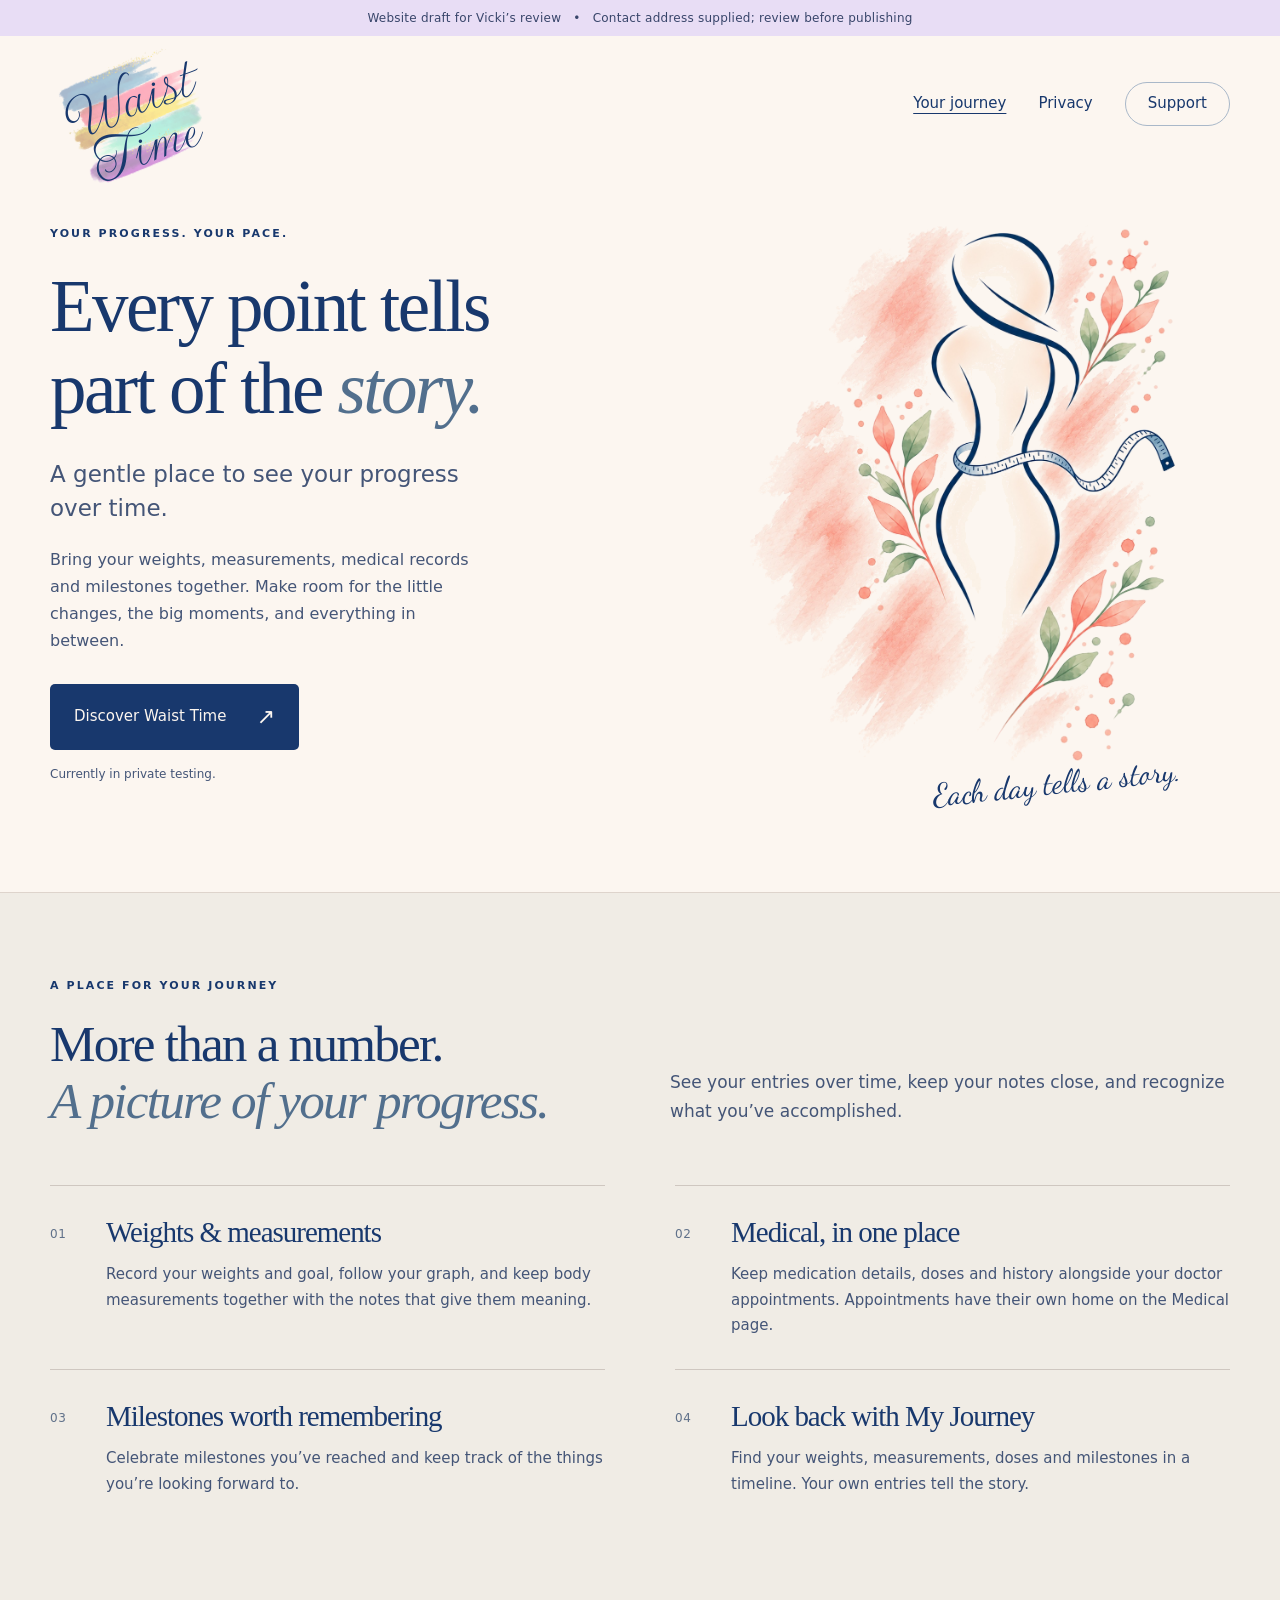
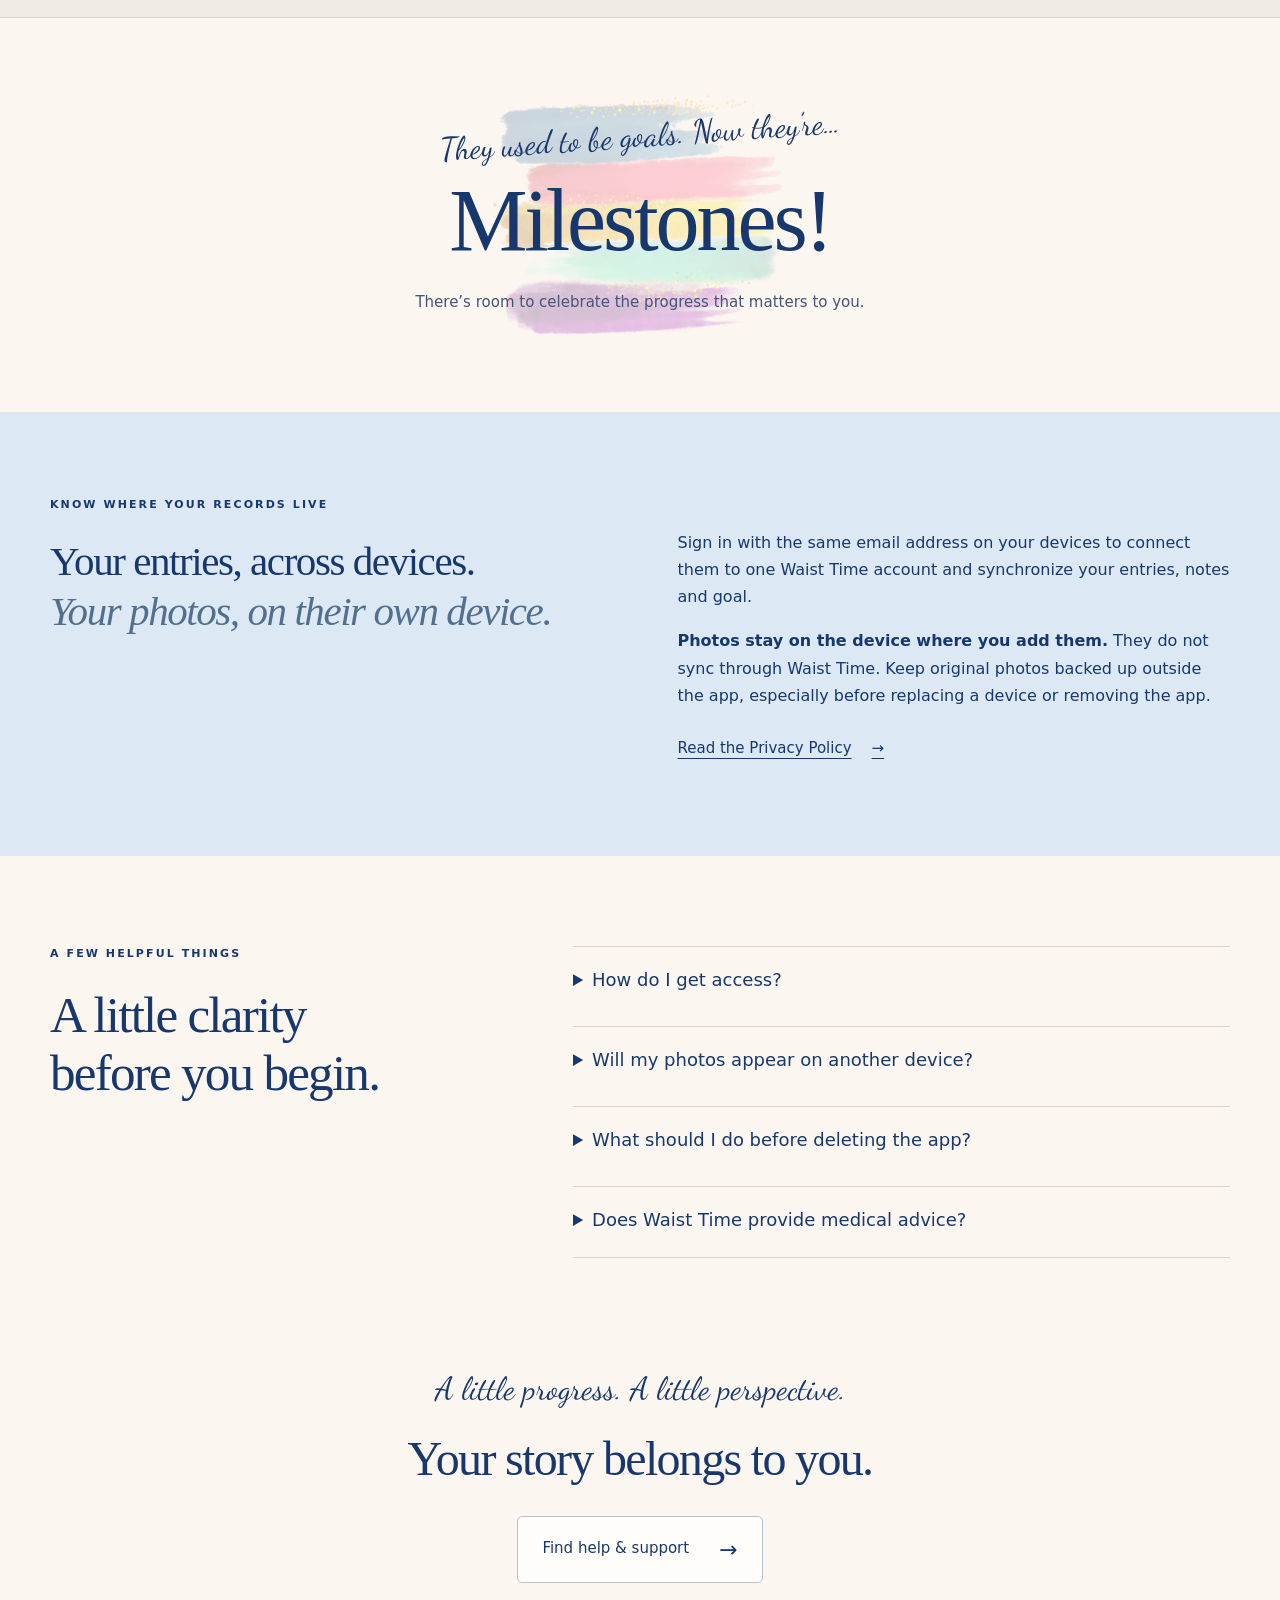
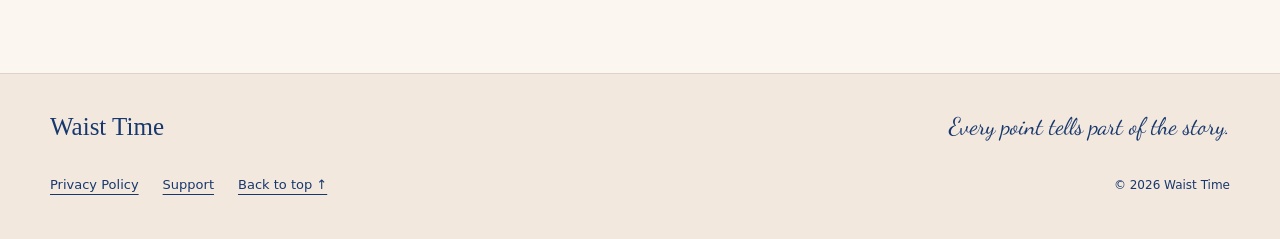
==== index.html @ 02d2edf5 "Add files via upload" ====
<!doctype html><html lang="en" id="top"><head><meta charset="utf-8"><meta name="viewport" content="width=device-width,initial-scale=1"><meta name="color-scheme" content="light"><meta name="description" content="A gentle place for your weights, measurements, medical records and milestones. Learn about Waist Time, privacy and support."><meta name="robots" content="noindex,nofollow"><title>Your journey, one day at a time · Waist Time</title><link rel="icon" type="image/svg+xml" href="assets/favicon.svg"><link rel="stylesheet" href="styles.css"></head><body><div class="draft-banner">Website draft for Vicki’s review <span>•</span> Contact address supplied; review before publishing</div><a class="skip" href="#main">Skip to content</a><header class="site-header wrap"><a class="brand-link" href="index.html" aria-label="Waist Time home"><span class="brand" role="img" aria-label="Waist Time"><span>Waist</span><br><span>Time</span></span></a><nav aria-label="Main navigation"><a href="index.html#journey" aria-current="page">Your journey</a><a href="privacy.html">Privacy</a><a class="nav-support" href="support.html">Support</a></nav></header>
<main id="main"><section class="hero wrap" aria-labelledby="hero-heading"><div class="hero-copy"><p class="eyebrow">YOUR PROGRESS. YOUR PACE.</p><h1 id="hero-heading">Every point tells<br>part of the <em>story.</em></h1><p class="hero-lede">A gentle place to see your progress over time.</p><p class="hero-description">Bring your weights, measurements, medical records and milestones together. Make room for the little changes, the big moments, and everything in between.</p><a class="button" href="#journey">Discover Waist Time <span aria-hidden="true">↗</span></a><p class="availability">Currently in private testing.</p></div><figure class="hero-art"><img src="assets/waist-time-woman.png" width="1144" height="1375" alt="Waist Time’s watercolor illustration: a woman with a measuring tape and flowers"><figcaption>Each day tells a story.</figcaption></figure></section>
<section id="journey" class="story-section"><div class="wrap"><div class="section-intro"><p class="eyebrow">A PLACE FOR YOUR JOURNEY</p><h2>More than a number.<br><em>A picture of your progress.</em></h2><p>See your entries over time, keep your notes close, and recognize what you’ve accomplished.</p></div><div class="editorial-grid"><article class="feature"><span class="feature-number">01</span><div><h3>Weights &amp; measurements</h3><p>Record your weights and goal, follow your graph, and keep body measurements together with the notes that give them meaning.</p></div></article><article class="feature"><span class="feature-number">02</span><div><h3>Medical, in one place</h3><p>Keep medication details, doses and history alongside your doctor appointments. Appointments have their own home on the Medical page.</p></div></article><article class="feature"><span class="feature-number">03</span><div><h3>Milestones worth remembering</h3><p>Celebrate milestones you’ve reached and keep track of the things you’re looking forward to.</p></div></article><article class="feature"><span class="feature-number">04</span><div><h3>Look back with My Journey</h3><p>Find your weights, measurements, doses and milestones in a timeline. Your own entries tell the story.</p></div></article></div></div></section>
<section class="milestone-moment wrap"><p class="handwritten">They used to be goals. Now they’re…</p><h2>Milestones!</h2><p>There’s room to celebrate the progress that matters to you.</p></section>
<section class="care-section"><div class="wrap care-grid"><div><p class="eyebrow">KNOW WHERE YOUR RECORDS LIVE</p><h2>Your entries, across devices.<br><em>Your photos, on their own device.</em></h2></div><div class="care-copy"><p>Sign in with the same email address on your devices to connect them to one Waist Time account and synchronize your entries, notes and goal.</p><p><strong>Photos stay on the device where you add them.</strong> They do not sync through Waist Time. Keep original photos backed up outside the app, especially before replacing a device or removing the app.</p><a class="text-link" href="privacy.html">Read the Privacy Policy <span aria-hidden="true">→</span></a></div></div></section>
<section class="faq-section wrap"><div><p class="eyebrow">A FEW HELPFUL THINGS</p><h2>A little clarity<br>before you begin.</h2></div><div class="faq-list"><details><summary>How do I get access?</summary><p>During beta testing, Waist Time is available to invited testers. Please use the email address associated with your invitation. Account setup is arranged through Waist Time Support; this website does not offer public downloads or self-service sign-up.</p><a class="text-link" href="support.html">Visit Support →</a></details><details><summary>Will my photos appear on another device?</summary><p>No. Photos, thumbnails and their details stay on the device where you add them. Signing in on another device brings back entries that have synchronized, while your photo album stays on its own device.</p></details><details><summary>What should I do before deleting the app?</summary><p>Make sure your entries have synchronized, review any questions about two versions, and preserve your original photos and important photo notes separately. Deleting the app can remove local photos and changes that never reached the cloud.</p></details><details><summary>Does Waist Time provide medical advice?</summary><p>Waist Time is a personal recordkeeping app. It does not diagnose conditions or replace advice from your healthcare professional. Follow your prescriber’s instructions for medication.</p></details></div></section>
<section class="closing wrap"><p class="handwritten">A little progress. A little perspective.</p><h2>Your story belongs to you.</h2><a class="button button-light" href="support.html">Find help &amp; support <span aria-hidden="true">→</span></a></section></main><footer class="site-footer"><div class="wrap footer-inner"><a class="footer-name" href="index.html">Waist Time</a><p>Every point tells part of the story.</p><nav aria-label="Footer navigation"><a href="privacy.html">Privacy Policy</a><a href="support.html">Support</a><a href="#top">Back to top ↑</a></nav><small>© 2026 Waist Time</small></div></footer></body></html>
---- styles.css ----
@font-face{font-family:Gwendolyn;src:url('assets/Gwendolyn-Regular.ttf') format('truetype');font-display:swap}@font-face{font-family:Dancing;src:url('assets/DancingScript.ttf') format('truetype');font-display:swap}@font-face{font-family:Patrick;src:url('assets/PatrickHand.woff2') format('woff2');font-display:swap}
:root{--cream:#fcf6f0;--ink:#18386d;--soft:#445577;--blue:#dce9f5;--peach:#f7d2c7;--line:#ded4cc;--white:#fffdfa}*{box-sizing:border-box}html{scroll-behavior:smooth;scroll-padding-top:24px}body{margin:0;background:var(--cream);color:var(--ink);font-family:'Avenir Next',Avenir,system-ui,sans-serif;font-size:17px;line-height:1.7}a{color:inherit;text-decoration-thickness:1px;text-underline-offset:5px}a:hover{text-decoration-thickness:2px}a:focus-visible,summary:focus-visible{outline:3px solid #365f98;outline-offset:5px}img{display:block;max-width:100%;height:auto}h1,h2,h3,p,figure{margin:0}h1,h2,h3{font-family:Georgia,'Times New Roman',serif;font-weight:400;line-height:1.12;letter-spacing:-.035em}h1{font-size:clamp(48px,5.7vw,82px)}h2{font-size:clamp(35px,4vw,52px)}h3{font-size:29px}h1 em,h2 em{font-weight:400;color:#526f8d}p{max-width:66ch}p+p{margin-top:17px}.wrap{width:min(1180px,calc(100% - 80px));margin-inline:auto}.draft-banner{padding:8px 20px;background:#e8ddf5;color:#38456a;text-align:center;font-size:12px;letter-spacing:.02em}.draft-banner span{margin:0 8px}.skip{position:absolute;top:-90px;left:20px;z-index:30;padding:10px;background:var(--white)}.skip:focus{top:8px}.site-header{display:flex;align-items:center;justify-content:space-between;min-height:135px;gap:28px}.brand-link{display:grid;place-items:center;width:160px;height:116px;text-decoration:none}.brand{position:relative;isolation:isolate;display:inline-block;font-family:Gwendolyn,cursive;font-size:64px;font-weight:400;line-height:.55;text-align:center;white-space:nowrap;transform:rotate(-20deg);transform-origin:center;color:var(--ink)}.brand span:first-child{position:relative;top:.18em}.brand span:last-child{position:relative;top:.4em}.brand:before{content:'';position:absolute;inset:-.25em -.4em -.6em;z-index:-1;background:url('assets/brand-watercolor.png') center/contain no-repeat;transform:scale(1.1);opacity:.4}.site-header nav{display:flex;align-items:center;gap:32px}.site-header nav a{display:flex;align-items:center;min-height:44px;text-decoration:none;font-size:15px}.site-header nav a:hover,.site-header nav a[aria-current=page]{text-decoration:underline}.site-header nav .nav-support{border:1px solid #a9b8c9;padding:7px 22px;border-radius:28px}.hero{display:grid;grid-template-columns:1.13fr 1fr;gap:46px;align-items:center;min-height:640px;padding:16px 0 70px}.hero-copy{position:relative;z-index:1}.eyebrow{font-size:11px;font-weight:700;letter-spacing:.19em;line-height:1.5;margin-bottom:24px}.hero-lede{font-size:23px;line-height:1.5;margin-top:27px;color:var(--soft);max-width:29ch}.hero-description{margin-top:20px;font-size:16px;color:var(--soft);max-width:43ch}.button{display:inline-flex;align-items:center;justify-content:space-between;gap:30px;background:var(--ink);color:var(--cream);padding:14px 24px;min-height:52px;border-radius:5px;text-decoration:none;font-size:15px;margin-top:30px}.button:hover{background:#274a7a;text-decoration:none}.button span{font-size:22px}.availability{font-size:12px;color:var(--soft);margin-top:14px}.hero-art{position:relative;align-self:stretch;display:flex;align-items:center;justify-content:center;padding:12px 0 38px}.hero-art img{width:100%;max-height:585px;object-fit:contain;mix-blend-mode:multiply}.hero-art figcaption{position:absolute;bottom:12px;right:9%;font-family:Dancing,cursive;font-size:32px;transform:rotate(-6deg)}.story-section{background:#f0ece5;padding:85px 0 90px;border-top:1px solid var(--line);border-bottom:1px solid var(--line)}.section-intro{display:grid;grid-template-columns:1fr 1fr;gap:20px 60px;align-items:end}.section-intro .eyebrow{grid-column:1/-1;margin:0}.section-intro>p:last-child{font-size:17px;color:var(--soft);padding-bottom:4px}.editorial-grid{display:grid;grid-template-columns:1fr 1fr;gap:0 70px;margin-top:55px}.feature{display:grid;grid-template-columns:38px 1fr;gap:18px;border-top:1px solid #cfc7c0;padding:30px 0}.feature-number{font-size:12px;letter-spacing:.05em;padding-top:8px;color:#60718a}.feature p{font-size:15px;color:var(--soft);margin-top:14px}.milestone-moment{text-align:center;padding:96px 20px;position:relative;isolation:isolate}.milestone-moment:before{content:'';position:absolute;inset:12% 15%;background:url('assets/brand-watercolor.png') center/contain no-repeat;opacity:.22;z-index:-1}.handwritten{font-family:Dancing,cursive;font-size:32px;line-height:1.4;letter-spacing:0;font-weight:400}.milestone-moment .handwritten{margin-inline:auto;transform:rotate(-4deg);margin-bottom:13px}.milestone-moment h2{font-size:clamp(56px,7vw,88px)}.milestone-moment>p:last-child{margin:20px auto 0;color:var(--soft);font-size:15px}.care-section{padding:85px 0;background:var(--blue)}.care-grid{display:grid;grid-template-columns:1fr 1fr;gap:75px}.care-grid h2{font-size:41px;line-height:1.2}.care-copy{font-size:16px;padding-top:32px}.care-copy strong{font-weight:600}.text-link{display:inline-flex;align-items:center;gap:20px;min-height:44px;font-size:15px;margin-top:18px}.faq-section{display:grid;grid-template-columns:.8fr 1.2fr;gap:85px;padding:90px 0}.faq-list details{border-top:1px solid var(--line);padding:0 0 16px;margin-bottom:9px}.faq-list details:last-child{border-bottom:1px solid var(--line)}summary{cursor:pointer;font-size:18px;padding:19px 22px 8px 0;min-height:52px;line-height:1.5}.faq-list details p{font-size:15px;color:var(--soft);margin:15px 0 6px}.closing{padding:10px 0 90px;text-align:center}.closing .handwritten{margin-inline:auto;margin-bottom:20px}.closing h2{font-size:48px}.button-light{color:var(--ink);background:#fffdfa;border:1px solid #b6c3cf}.button-light:hover{background:var(--blue)}.site-footer{border-top:1px solid var(--line);padding:32px 0;background:#f3e8de}.footer-inner{display:grid;grid-template-columns:1fr 1fr;align-items:center;gap:15px}.footer-name{font-family:Georgia,serif;font-size:25px;text-decoration:none}.footer-inner>p{font-family:Dancing,cursive;font-size:24px;text-align:right;justify-self:end}.footer-inner nav{display:flex;gap:24px;flex-wrap:wrap}.footer-inner nav a{display:flex;align-items:center;min-height:44px;font-size:13px}.footer-inner small{font-size:12px;justify-self:end}.document-hero{padding:48px 0 60px;border-bottom:1px solid var(--line)}.document-hero h1{font-size:clamp(56px,7vw,84px)}.document-hero .hero-lede{max-width:40ch}.policy-date{font-size:13px;color:var(--soft);margin-top:20px}.document-layout{display:grid;grid-template-columns:220px 1fr;gap:80px;padding:65px 0 95px}.document-aside{display:flex;flex-direction:column;align-items:start;gap:12px}.document-aside .handwritten{margin-bottom:20px}.document-aside a{font-size:14px;min-height:44px;display:flex;align-items:center}.document-copy{max-width:760px}.document-copy section{margin-bottom:48px;scroll-margin-top:30px}.document-copy h2{font-size:33px;margin-bottom:21px}.document-copy h3{font-size:24px;margin:26px 0 12px}.document-copy p{font-size:16px;color:var(--soft)}.document-copy .small{font-size:13px;margin-top:22px}.contact-email{display:inline-block;min-height:44px;font-size:22px;overflow-wrap:anywhere;margin-top:12px}.document-copy .contact-pending,.document-copy .draft-note{padding:16px 20px;background:#e8ddf5;border-left:3px solid #8c7ba6;color:var(--ink);font-size:14px;margin-top:20px}
@media(min-width:1500px){.hero{min-height:700px}}@media(max-width:950px){.wrap{width:calc(100% - 48px)}.hero{gap:20px;min-height:560px}.hero h1{font-size:59px}.hero-art img{max-height:480px}.hero-art figcaption{font-size:27px;right:0}.section-intro{gap:22px 38px}.editorial-grid{gap:0 36px}.care-grid{gap:35px}.care-grid h2{font-size:34px}.faq-section{gap:42px}.document-layout{grid-template-columns:160px 1fr;gap:40px}.hero-lede{font-size:21px}}@media(max-width:650px){.wrap{width:calc(100% - 40px)}.draft-banner{font-size:10px;line-height:1.6}.draft-banner span{margin:0 3px}.site-header{min-height:108px;gap:12px}.brand-link{width:104px;height:90px;flex-shrink:0}.brand{font-size:46px}.site-header nav{gap:13px}.site-header nav a{font-size:12px}.site-header nav .nav-support{padding:5px 11px}.hero{grid-template-columns:1fr;padding:36px 0 40px;gap:12px;min-height:0}.hero h1{font-size:clamp(48px,11.8vw,70px)}.hero-copy{max-width:560px}.hero-lede{font-size:21px;margin-top:22px}.hero-description{font-size:15px}.eyebrow{font-size:10px;margin-bottom:21px}.hero-art{max-width:420px;width:100%;margin:0 auto;padding:0 15px 35px}.hero-art img{max-height:430px}.hero-art figcaption{bottom:8px;right:5%;font-size:30px}.story-section,.care-section{padding:55px 0}.section-intro{display:block}.section-intro h2{font-size:38px}.section-intro>p:last-child{margin-top:22px;font-size:15px}.section-intro .eyebrow{margin-bottom:20px}.editorial-grid{grid-template-columns:1fr;margin-top:34px}.feature{padding:25px 0}.feature h3{font-size:27px}.feature p{font-size:15px}.milestone-moment{padding:64px 0}.milestone-moment .handwritten{font-size:27px}.care-grid{grid-template-columns:1fr;gap:20px}.care-grid h2{font-size:36px}.care-copy{padding:0}.faq-section{grid-template-columns:1fr;gap:30px;padding:58px 0}.faq-section h2{font-size:39px}.closing{padding:10px 0 60px}.closing .handwritten{font-size:28px}.closing h2{font-size:39px}.footer-inner{grid-template-columns:1fr;gap:12px}.footer-inner>p{justify-self:start;text-align:left}.footer-inner small{justify-self:start}.footer-inner nav{gap:20px}.document-hero{padding:35px 0 40px}.document-hero h1{font-size:56px}.document-layout{grid-template-columns:1fr;gap:35px;padding:35px 0 65px}.document-aside{flex-direction:row;flex-wrap:wrap;gap:8px 22px;border-bottom:1px solid var(--line);padding-bottom:22px}.document-aside .handwritten{width:100%;font-size:27px;margin-bottom:5px}.document-copy h2{font-size:30px}.document-copy p{font-size:16px;overflow-wrap:break-word}}@media(max-width:360px){.wrap{width:calc(100% - 32px)}.site-header nav{gap:10px}.site-header nav a{font-size:11px}.brand-link{width:88px}.brand{font-size:41px}.site-header nav .nav-support{padding:5px 8px}.hero h1{font-size:46px}}@media(prefers-reduced-motion:reduce){html{scroll-behavior:auto}}
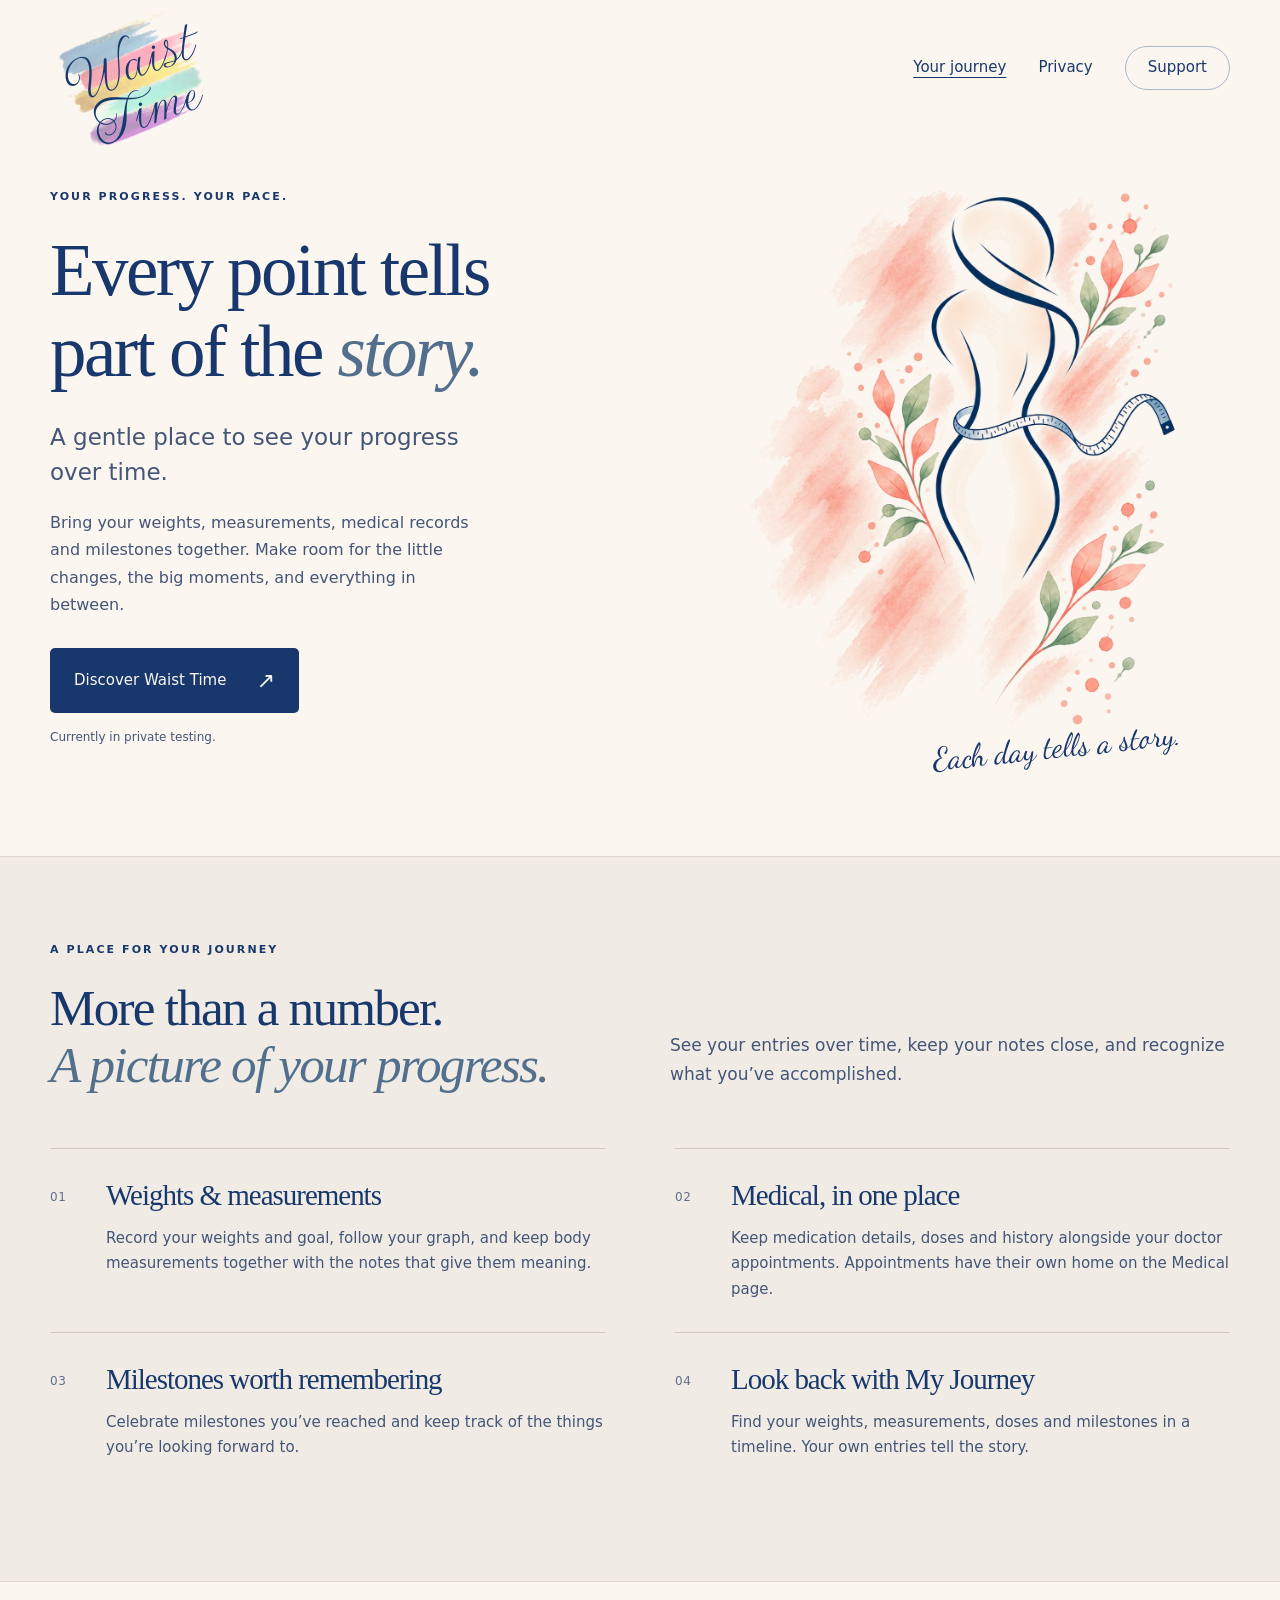
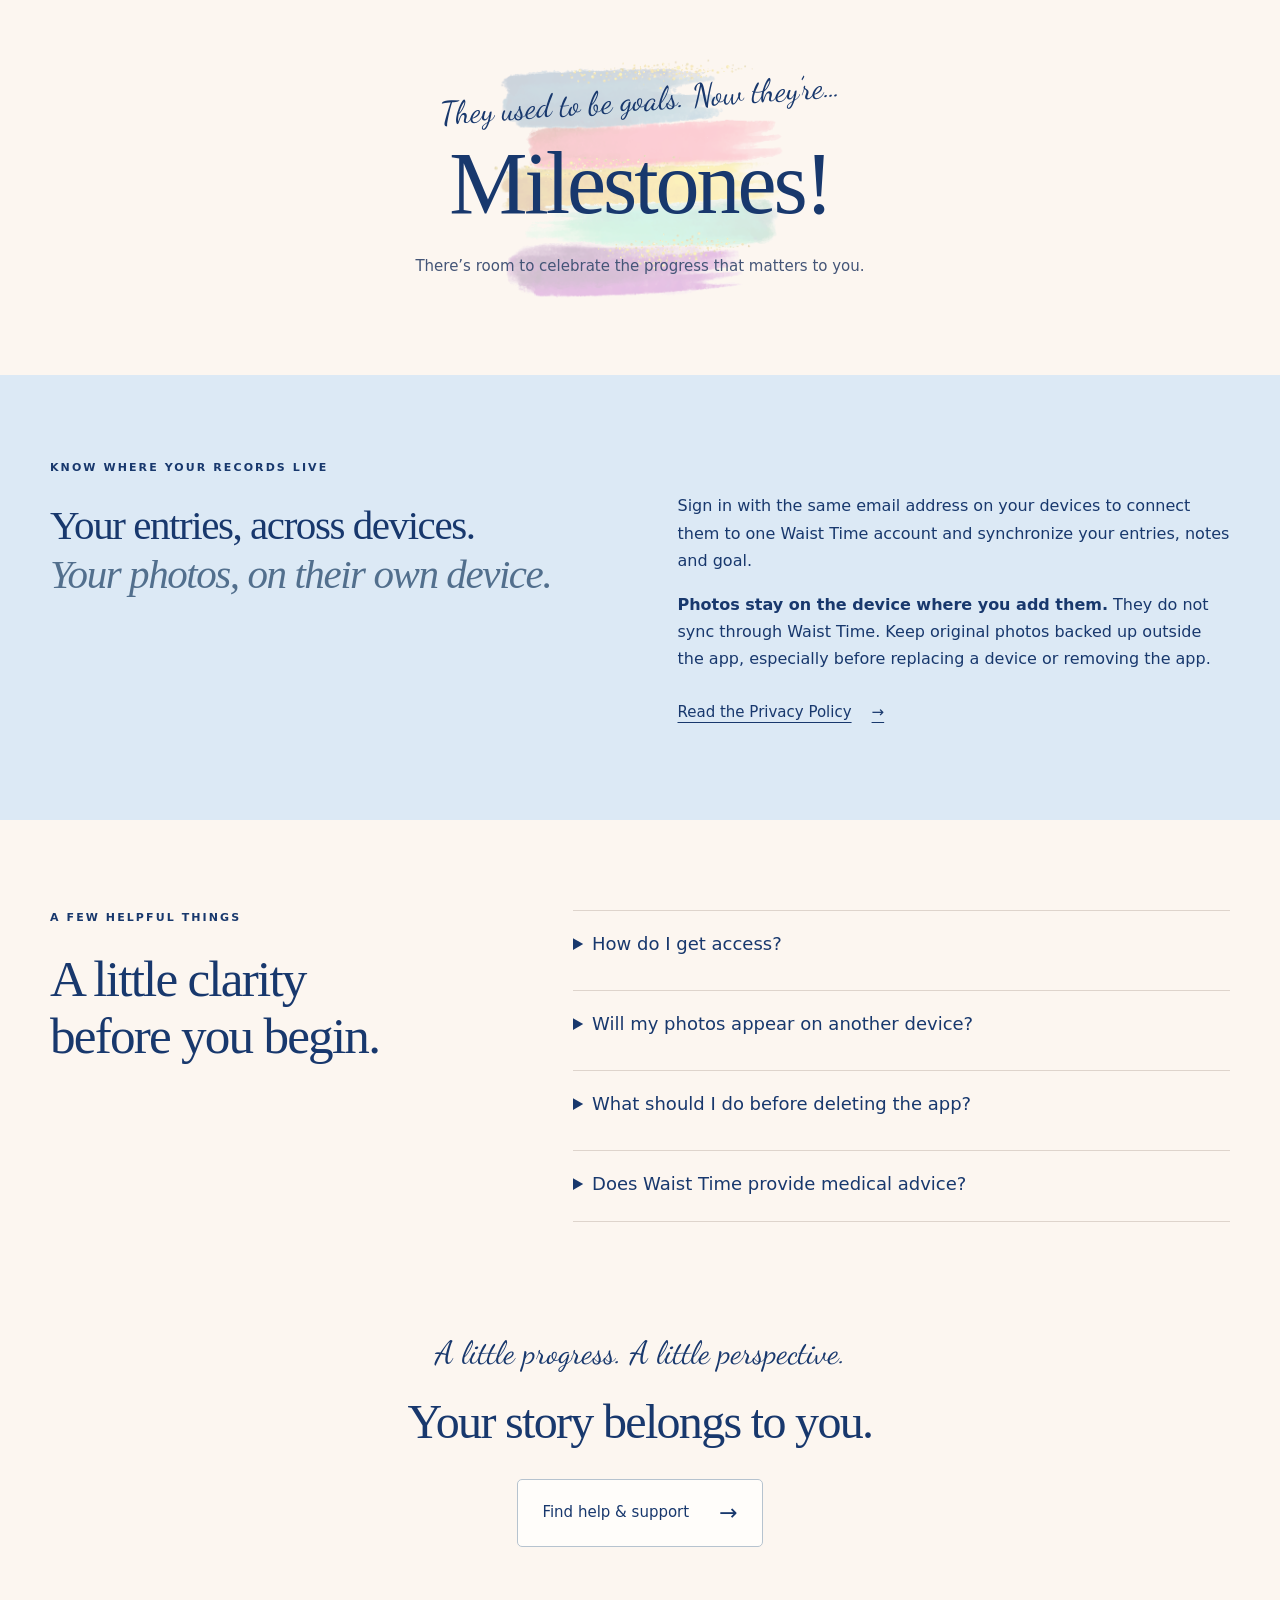
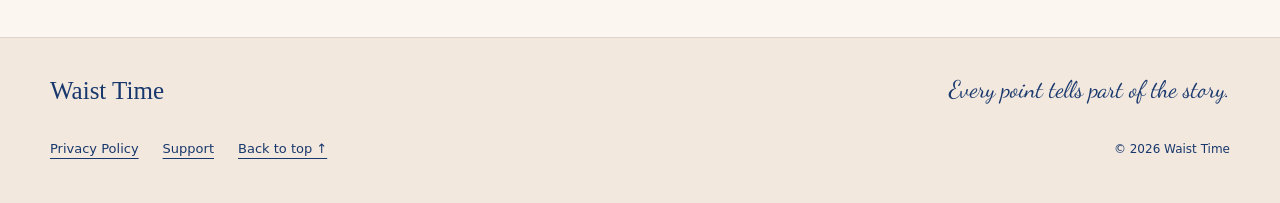
==== commit ff24578d: "Add files via upload" ====
--- a/index.html
+++ b/index.html
@@ -1,4 +1,4 @@
-<!doctype html><html lang="en" id="top"><head><meta charset="utf-8"><meta name="viewport" content="width=device-width,initial-scale=1"><meta name="color-scheme" content="light"><meta name="description" content="A gentle place for your weights, measurements, medical records and milestones. Learn about Waist Time, privacy and support."><meta name="robots" content="noindex,nofollow"><title>Your journey, one day at a time · Waist Time</title><link rel="icon" type="image/svg+xml" href="assets/favicon.svg"><link rel="stylesheet" href="styles.css"></head><body><div class="draft-banner">Website draft for Vicki’s review <span>•</span> Contact address supplied; review before publishing</div><a class="skip" href="#main">Skip to content</a><header class="site-header wrap"><a class="brand-link" href="index.html" aria-label="Waist Time home"><span class="brand" role="img" aria-label="Waist Time"><span>Waist</span><br><span>Time</span></span></a><nav aria-label="Main navigation"><a href="index.html#journey" aria-current="page">Your journey</a><a href="privacy.html">Privacy</a><a class="nav-support" href="support.html">Support</a></nav></header>
+<!doctype html><html lang="en" id="top"><head><meta charset="utf-8"><meta name="viewport" content="width=device-width,initial-scale=1"><meta name="color-scheme" content="light"><meta name="description" content="A gentle place for your weights, measurements, medical records and milestones. Learn about Waist Time, privacy and support."><title>Your journey, one day at a time · Waist Time</title><link rel="icon" type="image/svg+xml" href="assets/favicon.svg"><link rel="stylesheet" href="styles.css"></head><body><a class="skip" href="#main">Skip to content</a><header class="site-header wrap"><a class="brand-link" href="index.html" aria-label="Waist Time home"><span class="brand" role="img" aria-label="Waist Time"><span>Waist</span><br><span>Time</span></span></a><nav aria-label="Main navigation"><a href="index.html#journey" aria-current="page">Your journey</a><a href="privacy.html">Privacy</a><a class="nav-support" href="support.html">Support</a></nav></header>
 <main id="main"><section class="hero wrap" aria-labelledby="hero-heading"><div class="hero-copy"><p class="eyebrow">YOUR PROGRESS. YOUR PACE.</p><h1 id="hero-heading">Every point tells<br>part of the <em>story.</em></h1><p class="hero-lede">A gentle place to see your progress over time.</p><p class="hero-description">Bring your weights, measurements, medical records and milestones together. Make room for the little changes, the big moments, and everything in between.</p><a class="button" href="#journey">Discover Waist Time <span aria-hidden="true">↗</span></a><p class="availability">Currently in private testing.</p></div><figure class="hero-art"><img src="assets/waist-time-woman.png" width="1144" height="1375" alt="Waist Time’s watercolor illustration: a woman with a measuring tape and flowers"><figcaption>Each day tells a story.</figcaption></figure></section>
 <section id="journey" class="story-section"><div class="wrap"><div class="section-intro"><p class="eyebrow">A PLACE FOR YOUR JOURNEY</p><h2>More than a number.<br><em>A picture of your progress.</em></h2><p>See your entries over time, keep your notes close, and recognize what you’ve accomplished.</p></div><div class="editorial-grid"><article class="feature"><span class="feature-number">01</span><div><h3>Weights &amp; measurements</h3><p>Record your weights and goal, follow your graph, and keep body measurements together with the notes that give them meaning.</p></div></article><article class="feature"><span class="feature-number">02</span><div><h3>Medical, in one place</h3><p>Keep medication details, doses and history alongside your doctor appointments. Appointments have their own home on the Medical page.</p></div></article><article class="feature"><span class="feature-number">03</span><div><h3>Milestones worth remembering</h3><p>Celebrate milestones you’ve reached and keep track of the things you’re looking forward to.</p></div></article><article class="feature"><span class="feature-number">04</span><div><h3>Look back with My Journey</h3><p>Find your weights, measurements, doses and milestones in a timeline. Your own entries tell the story.</p></div></article></div></div></section>
 <section class="milestone-moment wrap"><p class="handwritten">They used to be goals. Now they’re…</p><h2>Milestones!</h2><p>There’s room to celebrate the progress that matters to you.</p></section>
